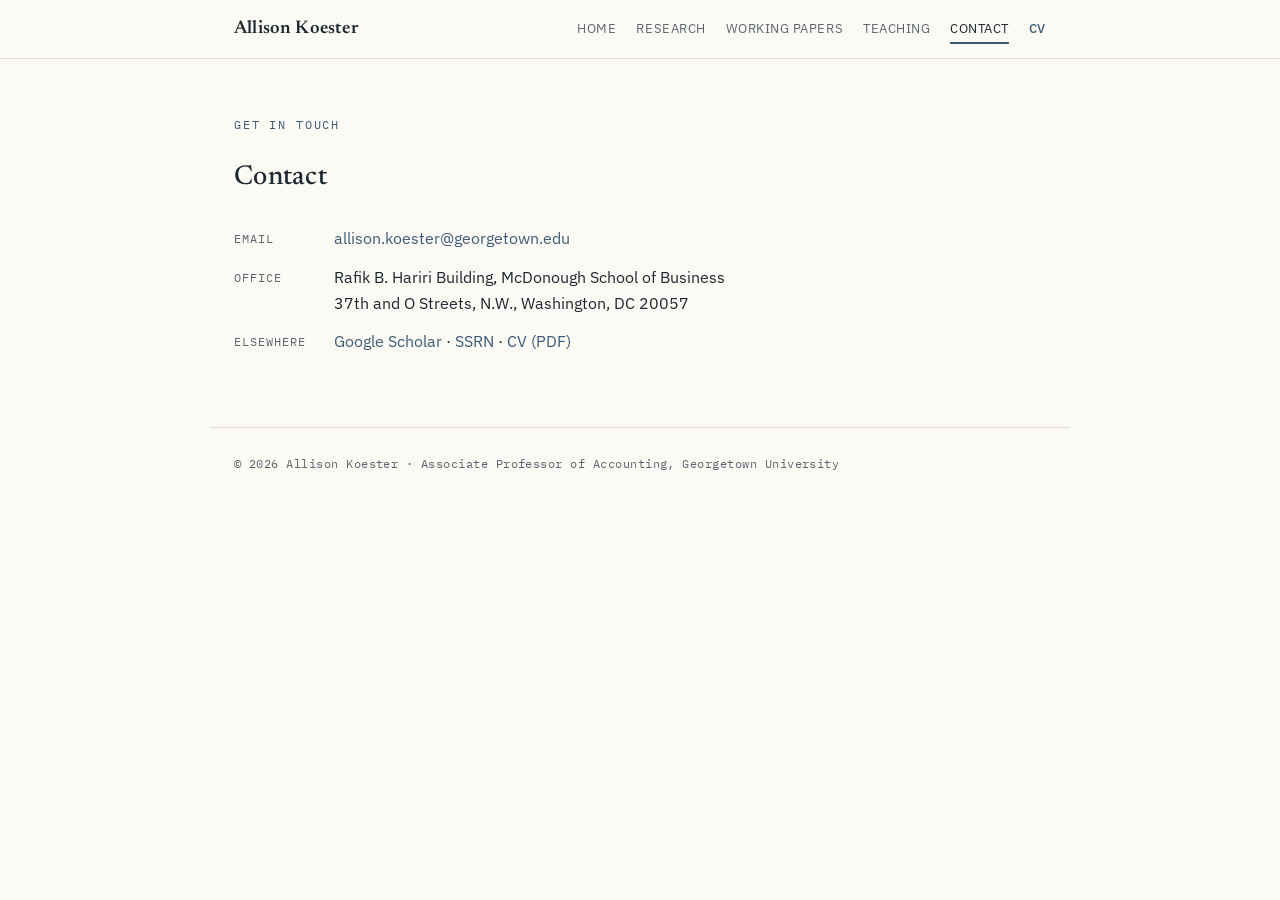
==== contact.html @ 76896aac "Add hidden Key empirical finding toggle to each paper" ====
<!DOCTYPE html>
<html lang="en">
<head>
<meta charset="UTF-8">
<meta name="viewport" content="width=device-width, initial-scale=1.0">
<meta name="description" content="Contact Allison Koester, Georgetown University McDonough School of Business.">
<title>Contact — Allison Koester</title>
<link rel="preconnect" href="https://fonts.googleapis.com">
<link rel="preconnect" href="https://fonts.gstatic.com" crossorigin>
<link href="https://fonts.googleapis.com/css2?family=Newsreader:ital,opsz,wght@0,6..72,400;0,6..72,500;0,6..72,600;1,6..72,400&family=IBM+Plex+Sans:wght@400;500;600&family=IBM+Plex+Mono:wght@400;500&display=swap" rel="stylesheet">
<link rel="stylesheet" href="styles.css">
</head>
<body>
<header class="nav">
  <div class="nav-inner">
    <a href="index.html" class="brand">Allison Koester</a>
    <nav class="nav-links" aria-label="Primary">
      <a href="index.html">Home</a>
      <a href="research.html">Research</a>
      <a href="working-papers.html">Working Papers</a>
      <a href="teaching.html">Teaching</a>
      <a href="contact.html" class="active">Contact</a>
      <a href="CV.pdf" class="cv">CV</a>
    </nav>
  </div>
</header>

<main>
  <section class="page">
    <p class="eyebrow">Get in touch</p>
    <h2>Contact</h2>
    <dl class="contact-grid">
      <dt>Email</dt><dd><a href="mailto:allison.koester@georgetown.edu">allison.koester@georgetown.edu</a></dd>
      <dt>Office</dt><dd>Rafik B. Hariri Building, McDonough School of Business<br>37th and O Streets, N.W., Washington, DC 20057</dd>
      <dt>Elsewhere</dt><dd><a href="https://scholar.google.com/citations?user=suxdrxcAAAAJ&amp;hl=en">Google Scholar</a> &middot; <a href="#">SSRN</a> &middot; <a href="CV.pdf">CV (PDF)</a></dd>
    </dl>
  </section>
</main>

<footer>
  © 2026 Allison Koester &middot; Associate Professor of Accounting, Georgetown University
</footer>
</body>
</html>
---- styles.css ----
:root{
  --paper:#FCFAF5;
  --paper-2:#F6F2E9;
  --ink:#1E2830;
  --ink-soft:#5C6670;
  --accent:#3E5C76;
  --accent-deep:#2C4459;
  --rule:#E4DED2;
  --tag-bg:#EEEAE0;
  --maxw:860px;
}
*{box-sizing:border-box;}
html{scroll-behavior:smooth;}
@media (prefers-reduced-motion: reduce){ html{scroll-behavior:auto;} }
body{
  margin:0;
  background:var(--paper);
  color:var(--ink);
  font-family:"IBM Plex Sans",system-ui,sans-serif;
  font-size:17px;
  line-height:1.65;
  -webkit-font-smoothing:antialiased;
}
a{color:var(--accent);text-decoration:none;}
a:hover{color:var(--accent-deep);text-decoration:underline;text-underline-offset:2px;}
a:focus-visible{outline:2px solid var(--accent);outline-offset:2px;border-radius:2px;}

/* ---------- nav ---------- */
header.nav{
  position:sticky;top:0;z-index:20;
  background:color-mix(in srgb, var(--paper) 92%, transparent);
  backdrop-filter:blur(6px);
  border-bottom:1px solid var(--rule);
}
.nav-inner{
  max-width:var(--maxw);margin:0 auto;padding:14px 24px;
  display:flex;align-items:baseline;justify-content:space-between;gap:18px;flex-wrap:wrap;
}
.brand{
  font-family:"Newsreader",serif;font-weight:600;font-size:1.15rem;letter-spacing:.01em;
  color:var(--ink);white-space:nowrap;
}
.brand:hover{text-decoration:none;color:var(--ink);}
.nav-links{display:flex;gap:20px;flex-wrap:wrap;align-items:baseline;}
.nav-links a{
  font-size:.82rem;letter-spacing:.04em;text-transform:uppercase;color:var(--ink-soft);
}
.nav-links a:hover{color:var(--accent-deep);text-decoration:none;}
.nav-links a.cv{color:var(--accent);font-weight:500;}
.nav-links a.active{color:var(--ink);border-bottom:2px solid var(--accent);padding-bottom:2px;}

/* ---------- layout ---------- */
main{max-width:var(--maxw);margin:0 auto;padding:0 24px;}
.page{padding:56px 0;}
.eyebrow{
  font-family:"IBM Plex Mono",monospace;font-size:.72rem;letter-spacing:.16em;
  text-transform:uppercase;color:var(--accent);margin:0 0 22px;
}
h2{
  font-family:"Newsreader",serif;font-weight:500;font-size:1.7rem;
  margin:0 0 24px;letter-spacing:.01em;
}
.subhead{
  font-family:"Newsreader",serif;font-weight:500;font-size:1.3rem;
  margin:52px 0 22px;padding-top:32px;border-top:1px solid var(--rule);letter-spacing:.01em;
}

/* ---------- hero / about ---------- */
.hero{padding:64px 0 8px;display:grid;grid-template-columns:210px 1fr;gap:44px;align-items:start;}
.portrait{
  width:210px;height:252px;border-radius:3px;overflow:hidden;
  background:linear-gradient(160deg,var(--paper-2),#EAE4D7);
  border:1px solid var(--rule);
}
.portrait img{width:100%;height:100%;object-fit:cover;display:block;}
.hero h1{
  font-family:"Newsreader",serif;font-weight:600;font-size:2.6rem;line-height:1.1;
  margin:0 0 10px;letter-spacing:-.01em;
}
.role{
  font-family:"IBM Plex Mono",monospace;font-size:.8rem;line-height:1.7;letter-spacing:.03em;
  color:var(--ink-soft);margin:0 0 24px;
}
.role .inst{color:var(--accent-deep);}
.bio p{margin:0 0 16px;}
.bio p:last-child{margin-bottom:0;}
.quicklinks{
  margin-top:26px;font-family:"IBM Plex Mono",monospace;font-size:.8rem;letter-spacing:.02em;
}

/* ---------- paper ledger ---------- */
.paper{
  padding:22px 0;border-top:1px solid var(--rule);
  display:grid;grid-template-columns:1fr auto;gap:6px 20px;
}
.paper:first-of-type{border-top:none;padding-top:0;}
.paper .title{font-weight:500;grid-column:1;}
.paper .authors{grid-column:1;color:var(--ink-soft);font-size:.95rem;margin-top:2px;}
.paper .meta{
  grid-column:1;font-family:"IBM Plex Mono",monospace;font-size:.78rem;
  color:var(--ink-soft);letter-spacing:.02em;margin-top:6px;line-height:1.5;
}
.paper .meta a{font-family:inherit;}
.paper .feat{grid-column:1;font-size:.85rem;font-style:italic;color:var(--ink-soft);margin-top:5px;}
.tag{
  grid-column:2;grid-row:1;align-self:start;justify-self:end;
  font-family:"IBM Plex Mono",monospace;font-size:.66rem;letter-spacing:.08em;
  text-transform:uppercase;padding:3px 9px;border-radius:2px;white-space:nowrap;
  background:var(--tag-bg);color:var(--ink-soft);border:1px solid var(--rule);
}
.tag.pub{background:#E4EBEF;color:var(--accent-deep);border-color:#CBD9E2;}
.tag.rr{background:#EFEAE0;color:#7A5A2E;border-color:#E1D4BC;}

/* ---------- disclosure toggles (abstract / key finding) ---------- */
.hidden{display:none;}
.disclosures{
  grid-column:1 / -1;margin-top:12px;
  display:flex;flex-wrap:wrap;gap:6px 26px;align-items:flex-start;
}
.disclosures details{flex:0 0 auto;}
.disclosures details[open]{flex:1 1 100%;}
.disclosures summary{
  font-family:"IBM Plex Mono",monospace;font-size:.72rem;letter-spacing:.08em;text-transform:uppercase;
  color:var(--accent);cursor:pointer;list-style:none;display:inline-flex;align-items:center;gap:6px;
  user-select:none;
}
.disclosures summary::-webkit-details-marker{display:none;}
.disclosures summary::before{content:"\25B8";display:inline-block;transition:transform .15s ease;font-size:.8em;}
.disclosures details[open] summary::before{transform:rotate(90deg);}
.disclosures summary:hover{color:var(--accent-deep);}
.disclosures details > p,
.disclosures .figure{
  margin:12px 0 4px;font-size:.95rem;color:var(--ink);
  padding:14px 18px;background:var(--paper-2);border-radius:3px;border:1px solid var(--rule);
}
.disclosures .figure{width:100%;}
.disclosures .figure img{max-width:100%;height:auto;display:block;margin:0 auto;border:1px solid var(--rule);border-radius:3px;}
.disclosures .figure figcaption,
.disclosures .figure .caption{margin-top:10px;font-size:.85rem;font-style:italic;color:var(--ink-soft);text-align:center;}
.disclosures .figure table{border-collapse:collapse;width:100%;font-size:.9rem;}
.disclosures .figure th,
.disclosures .figure td{border:1px solid var(--rule);padding:6px 10px;text-align:left;}
.disclosures .figure th{background:#EAE4D7;font-weight:600;}

.section-lead{margin:0 0 26px;color:var(--ink-soft);font-size:.98rem;}
.section-lead a{white-space:nowrap;}

/* ---------- teaching ---------- */
.course{padding:16px 0;border-top:1px solid var(--rule);}
.course:first-of-type{border-top:none;padding-top:0;}
.course .cname{font-weight:500;}
.course .cnote{color:var(--ink-soft);font-size:.95rem;}
.recognition{margin-top:26px;font-size:.95rem;color:var(--ink-soft);}
.recognition strong{color:var(--ink);font-weight:500;}

/* ---------- contact ---------- */
.contact-grid{display:grid;grid-template-columns:auto 1fr;gap:12px 28px;font-size:1rem;max-width:620px;}
.contact-grid dt{font-family:"IBM Plex Mono",monospace;font-size:.74rem;letter-spacing:.08em;text-transform:uppercase;color:var(--ink-soft);padding-top:4px;}
.contact-grid dd{margin:0;}

footer{
  max-width:var(--maxw);margin:0 auto;padding:26px 24px 48px;
  border-top:1px solid var(--rule);
  font-family:"IBM Plex Mono",monospace;font-size:.74rem;letter-spacing:.04em;
  color:var(--ink-soft);
}

@media (max-width:640px){
  .hero{grid-template-columns:1fr;gap:24px;padding-top:44px;}
  .portrait{width:160px;height:192px;}
  .hero h1{font-size:2.1rem;}
  .nav-inner{padding:12px 20px;}
  main{padding:0 20px;}
}
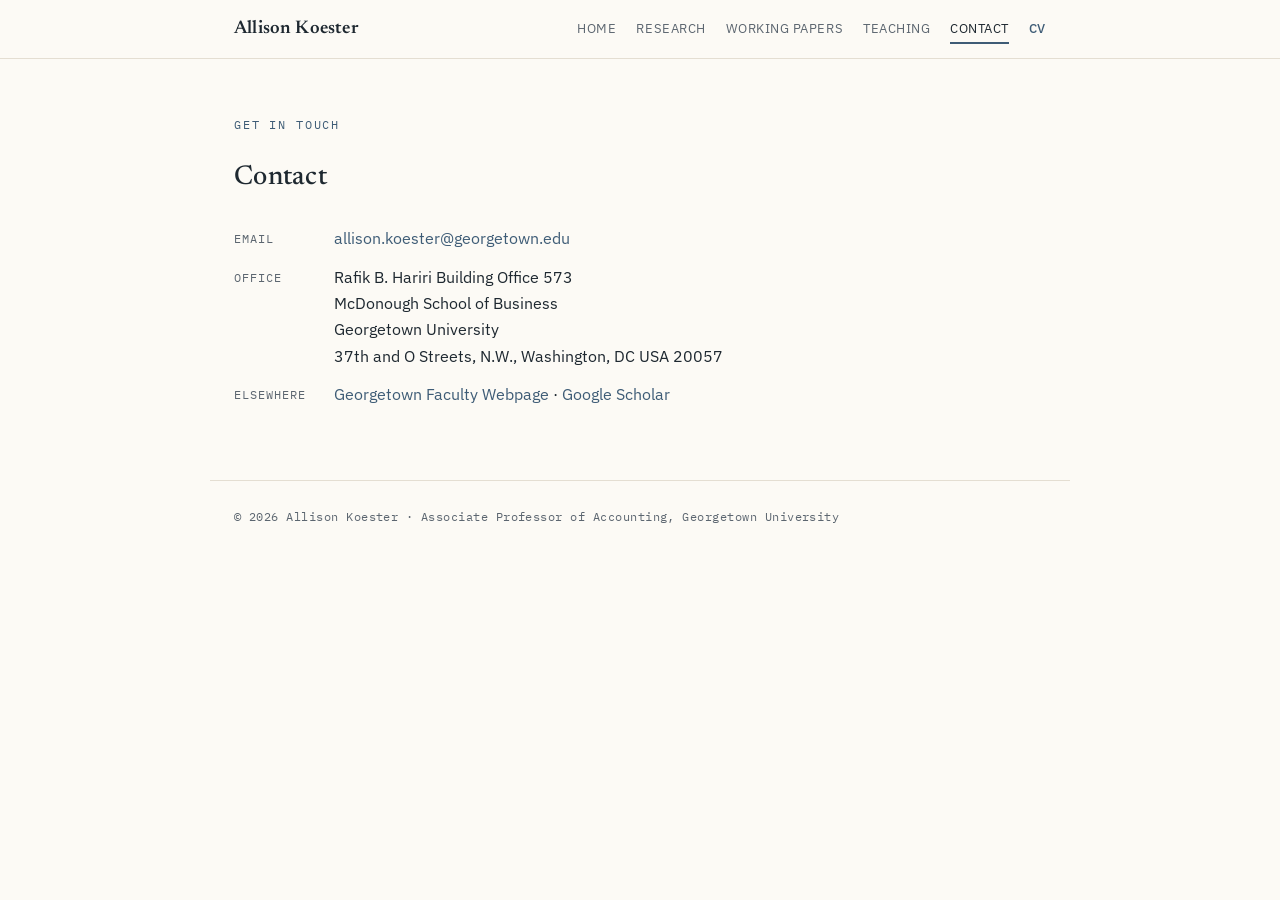
==== commit e73d60fa: "Update index file" ====
--- a/contact.html
+++ b/contact.html
@@ -31,8 +31,8 @@
     <h2>Contact</h2>
     <dl class="contact-grid">
       <dt>Email</dt><dd><a href="mailto:allison.koester@georgetown.edu">allison.koester@georgetown.edu</a></dd>
-      <dt>Office</dt><dd>Rafik B. Hariri Building, McDonough School of Business<br>37th and O Streets, N.W., Washington, DC 20057</dd>
-      <dt>Elsewhere</dt><dd><a href="https://scholar.google.com/citations?user=suxdrxcAAAAJ&amp;hl=en">Google Scholar</a> &middot; <a href="#">SSRN</a> &middot; <a href="CV.pdf">CV (PDF)</a></dd>
+      <dt>Office</dt><dd>Rafik B. Hariri Building Office 573<br>McDonough School of Business<br>Georgetown University<br>37th and O Streets, N.W., Washington, DC USA 20057</dd>
+      <dt>Elsewhere</dt><dd><a href="https://gufaculty360.georgetown.edu/s/contact/00336000014RZ1EAAW/allison-p-koester">Georgetown Faculty Webpage</a> &middot; <a href="https://scholar.google.com/citations?user=suxdrxcAAAAJ&amp;hl=en">Google Scholar</a></dd>
     </dl>
   </section>
 </main>
--- a/styles.css
+++ b/styles.css
@@ -150,8 +150,22 @@
 .course:first-of-type{border-top:none;padding-top:0;}
 .course .cname{font-weight:500;}
 .course .cnote{color:var(--ink-soft);font-size:.95rem;}
+.course .cstats{
+  font-family:"IBM Plex Mono",monospace;font-size:.76rem;color:var(--ink-soft);
+  letter-spacing:.02em;margin-top:6px;line-height:1.5;
+}
+.prog{
+  font-family:"IBM Plex Mono",monospace;font-size:.72rem;letter-spacing:.1em;text-transform:uppercase;
+  color:var(--accent);margin:30px 0 4px;
+}
 .recognition{margin-top:26px;font-size:.95rem;color:var(--ink-soft);}
 .recognition strong{color:var(--ink);font-weight:500;}
+.award{padding:18px 0;border-top:1px solid var(--rule);}
+.award:first-of-type{border-top:none;padding-top:0;}
+.award .ayear{font-family:"IBM Plex Mono",monospace;font-size:.78rem;color:var(--accent);letter-spacing:.03em;}
+.award .aname{font-weight:500;}
+.award .adesc{color:var(--ink-soft);font-size:.94rem;margin-top:5px;}
+.award .adesc a{white-space:normal;}
 
 /* ---------- contact ---------- */
 .contact-grid{display:grid;grid-template-columns:auto 1fr;gap:12px 28px;font-size:1rem;max-width:620px;}
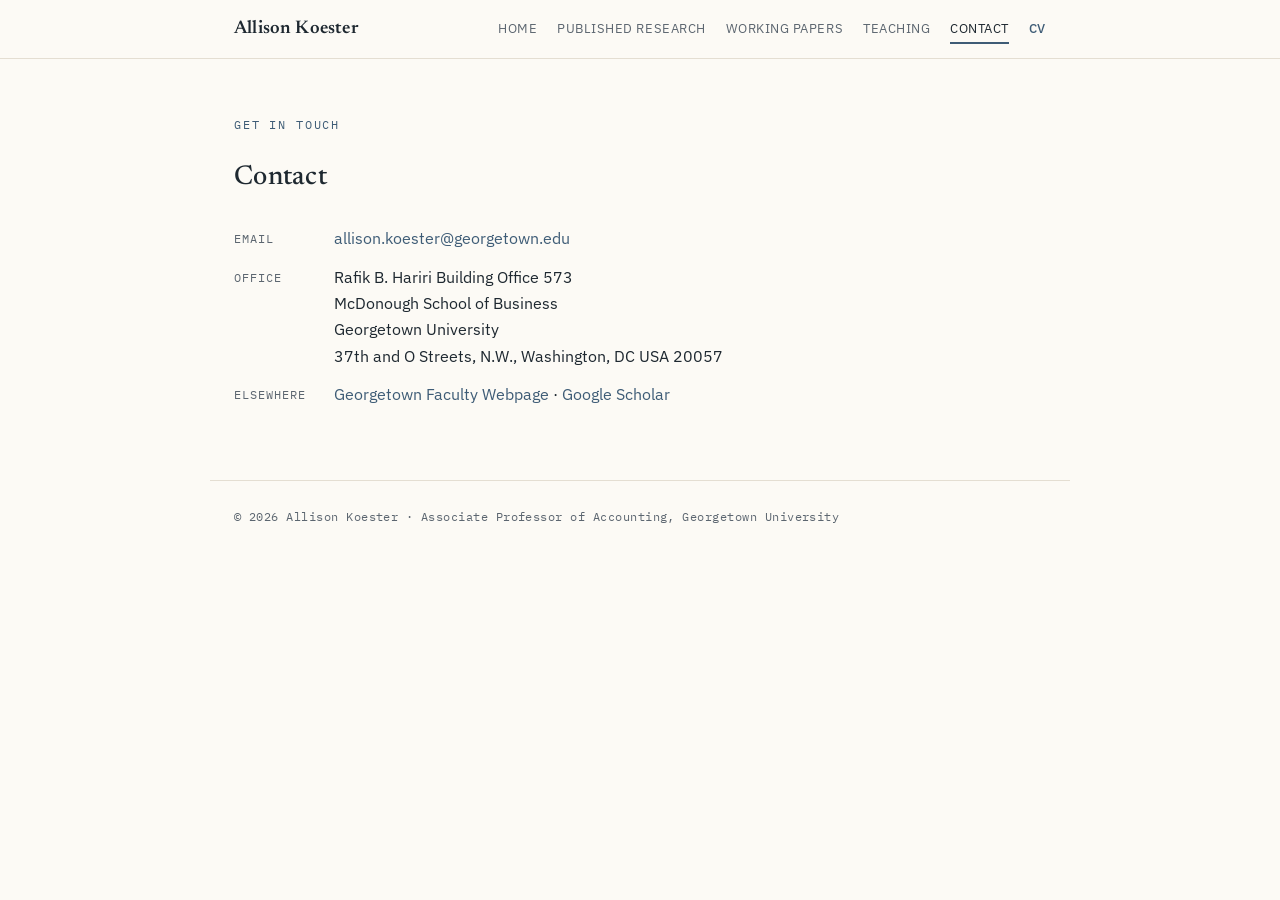
==== commit 1f2b8cde: "Rename Research tab to Published Research, unify fonts, remove tags" ====
--- a/contact.html
+++ b/contact.html
@@ -16,7 +16,7 @@
     <a href="index.html" class="brand">Allison Koester</a>
     <nav class="nav-links" aria-label="Primary">
       <a href="index.html">Home</a>
-      <a href="research.html">Research</a>
+      <a href="research.html">Published Research</a>
       <a href="working-papers.html">Working Papers</a>
       <a href="teaching.html">Teaching</a>
       <a href="contact.html" class="active">Contact</a>
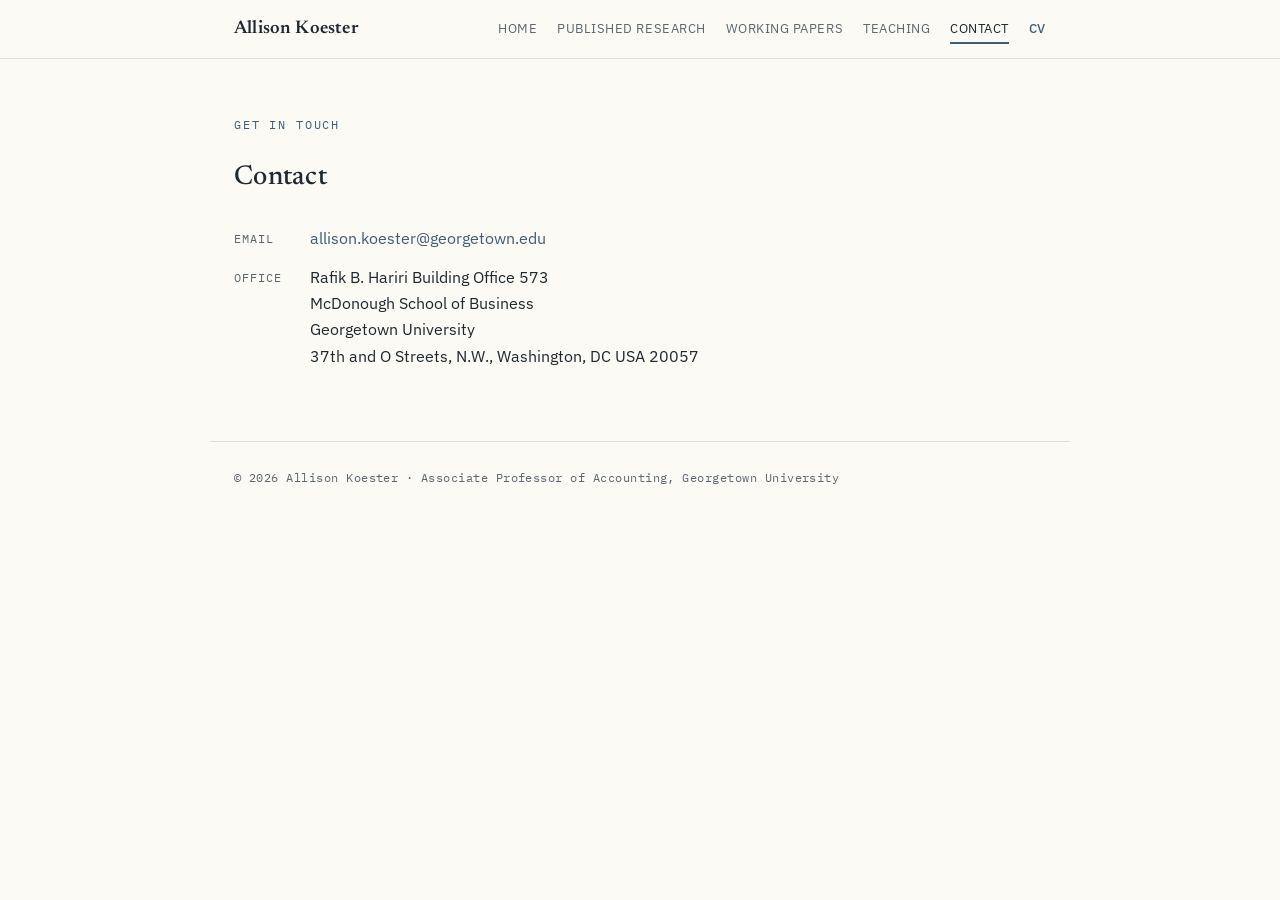
==== commit e2a2711e: "trying to get small changes on many pages to go through" ====
--- a/contact.html
+++ b/contact.html
@@ -32,7 +32,6 @@
     <dl class="contact-grid">
       <dt>Email</dt><dd><a href="mailto:allison.koester@georgetown.edu">allison.koester@georgetown.edu</a></dd>
       <dt>Office</dt><dd>Rafik B. Hariri Building Office 573<br>McDonough School of Business<br>Georgetown University<br>37th and O Streets, N.W., Washington, DC USA 20057</dd>
-      <dt>Elsewhere</dt><dd><a href="https://gufaculty360.georgetown.edu/s/contact/00336000014RZ1EAAW/allison-p-koester">Georgetown Faculty Webpage</a> &middot; <a href="https://scholar.google.com/citations?user=suxdrxcAAAAJ&amp;hl=en">Google Scholar</a></dd>
     </dl>
   </section>
 </main>
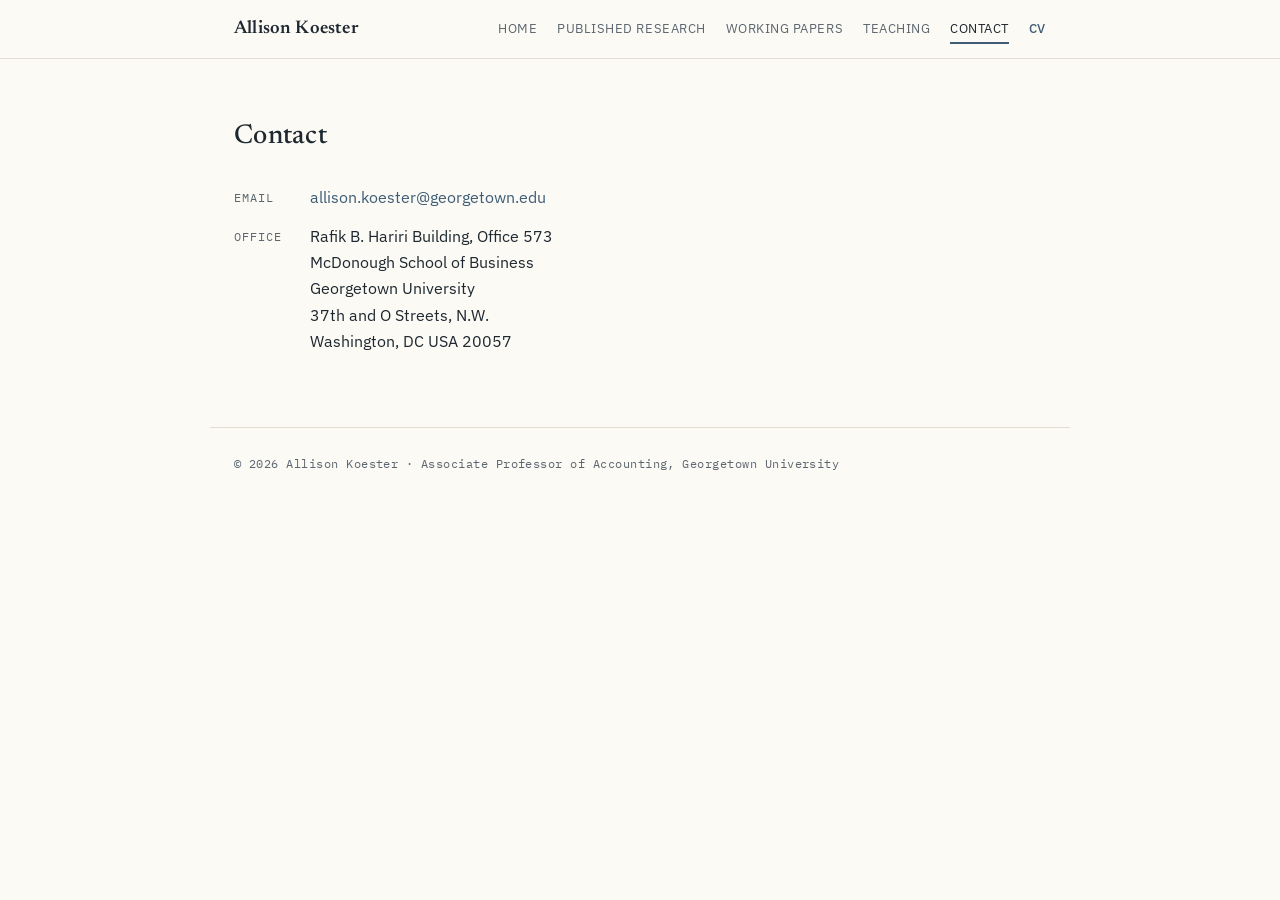
==== commit c6d06208: "Update contact page" ====
--- a/contact.html
+++ b/contact.html
@@ -27,11 +27,10 @@
 
 <main>
   <section class="page">
-    <p class="eyebrow">Get in touch</p>
     <h2>Contact</h2>
     <dl class="contact-grid">
       <dt>Email</dt><dd><a href="mailto:allison.koester@georgetown.edu">allison.koester@georgetown.edu</a></dd>
-      <dt>Office</dt><dd>Rafik B. Hariri Building Office 573<br>McDonough School of Business<br>Georgetown University<br>37th and O Streets, N.W., Washington, DC USA 20057</dd>
+      <dt>Office</dt><dd>Rafik B. Hariri Building, Office 573<br>McDonough School of Business<br>Georgetown University<br>37th and O Streets, N.W. <br>Washington, DC USA 20057</dd>
     </dl>
   </section>
 </main>
